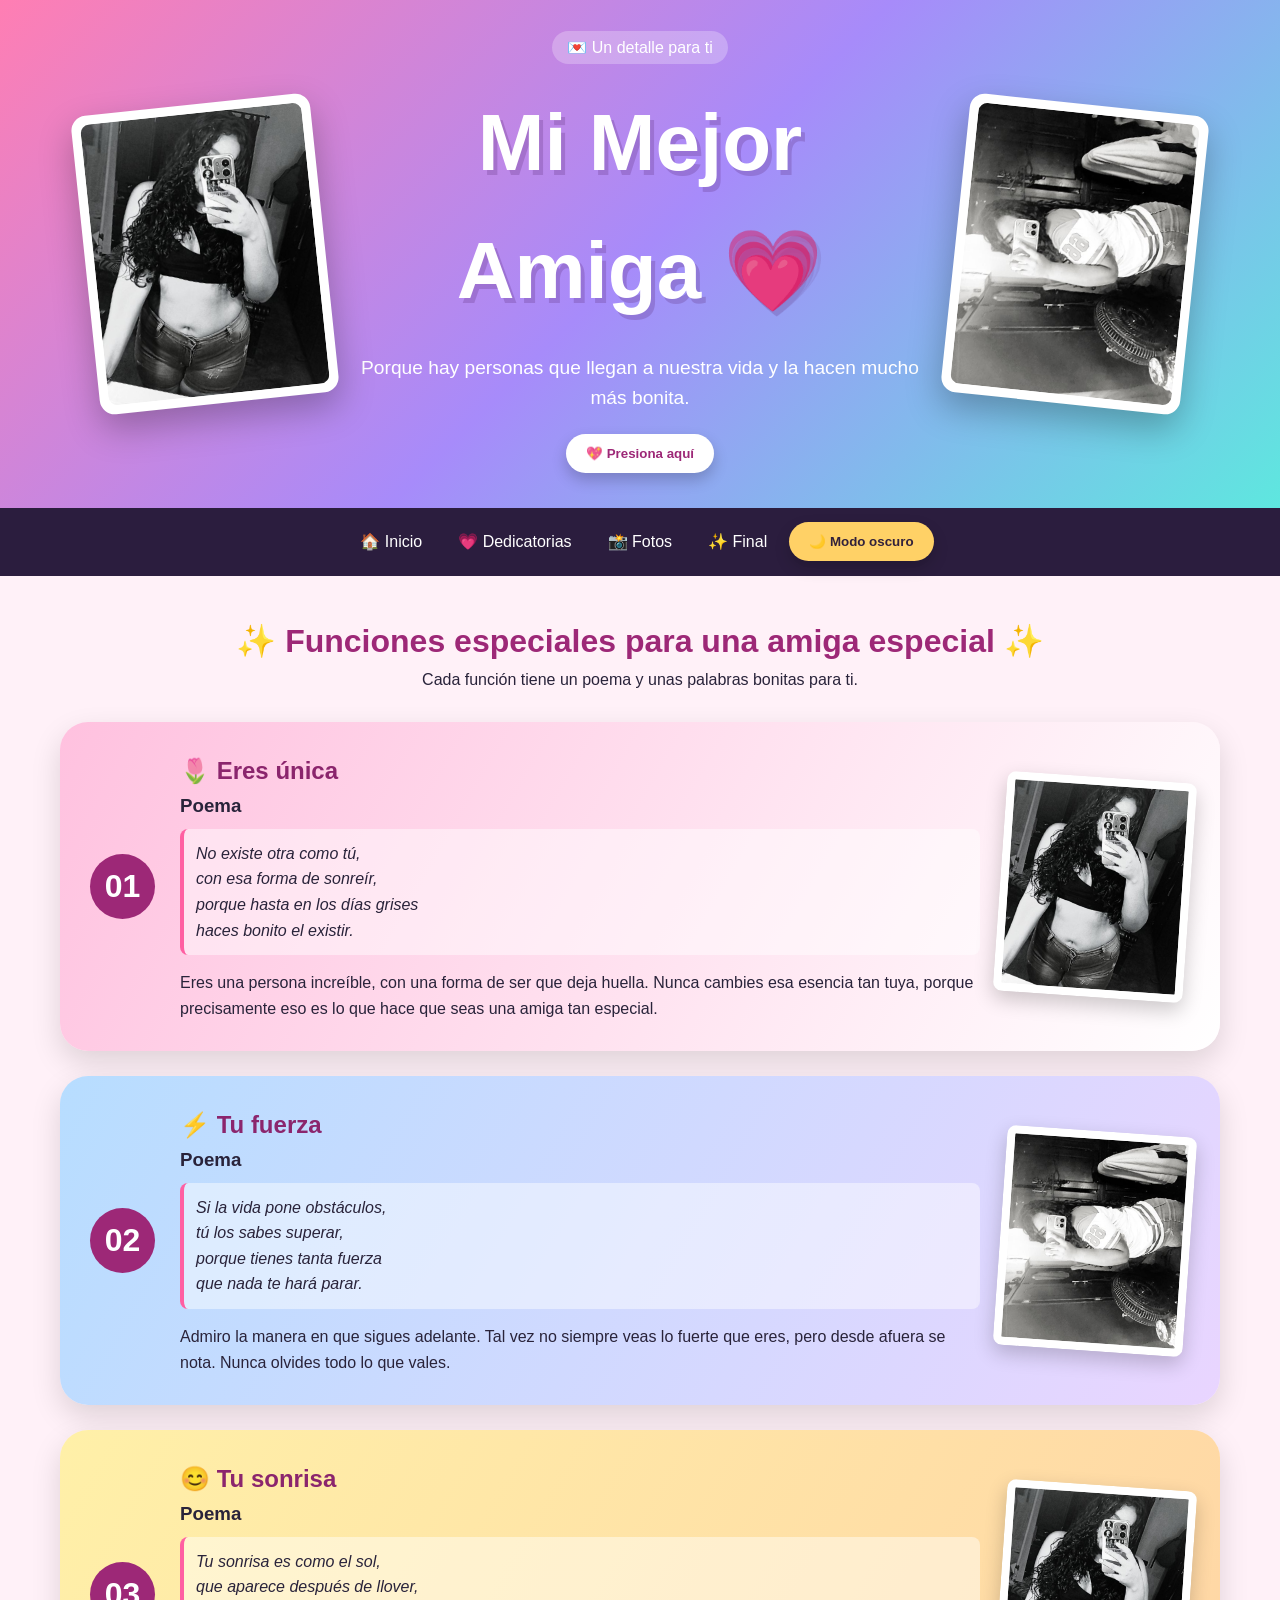
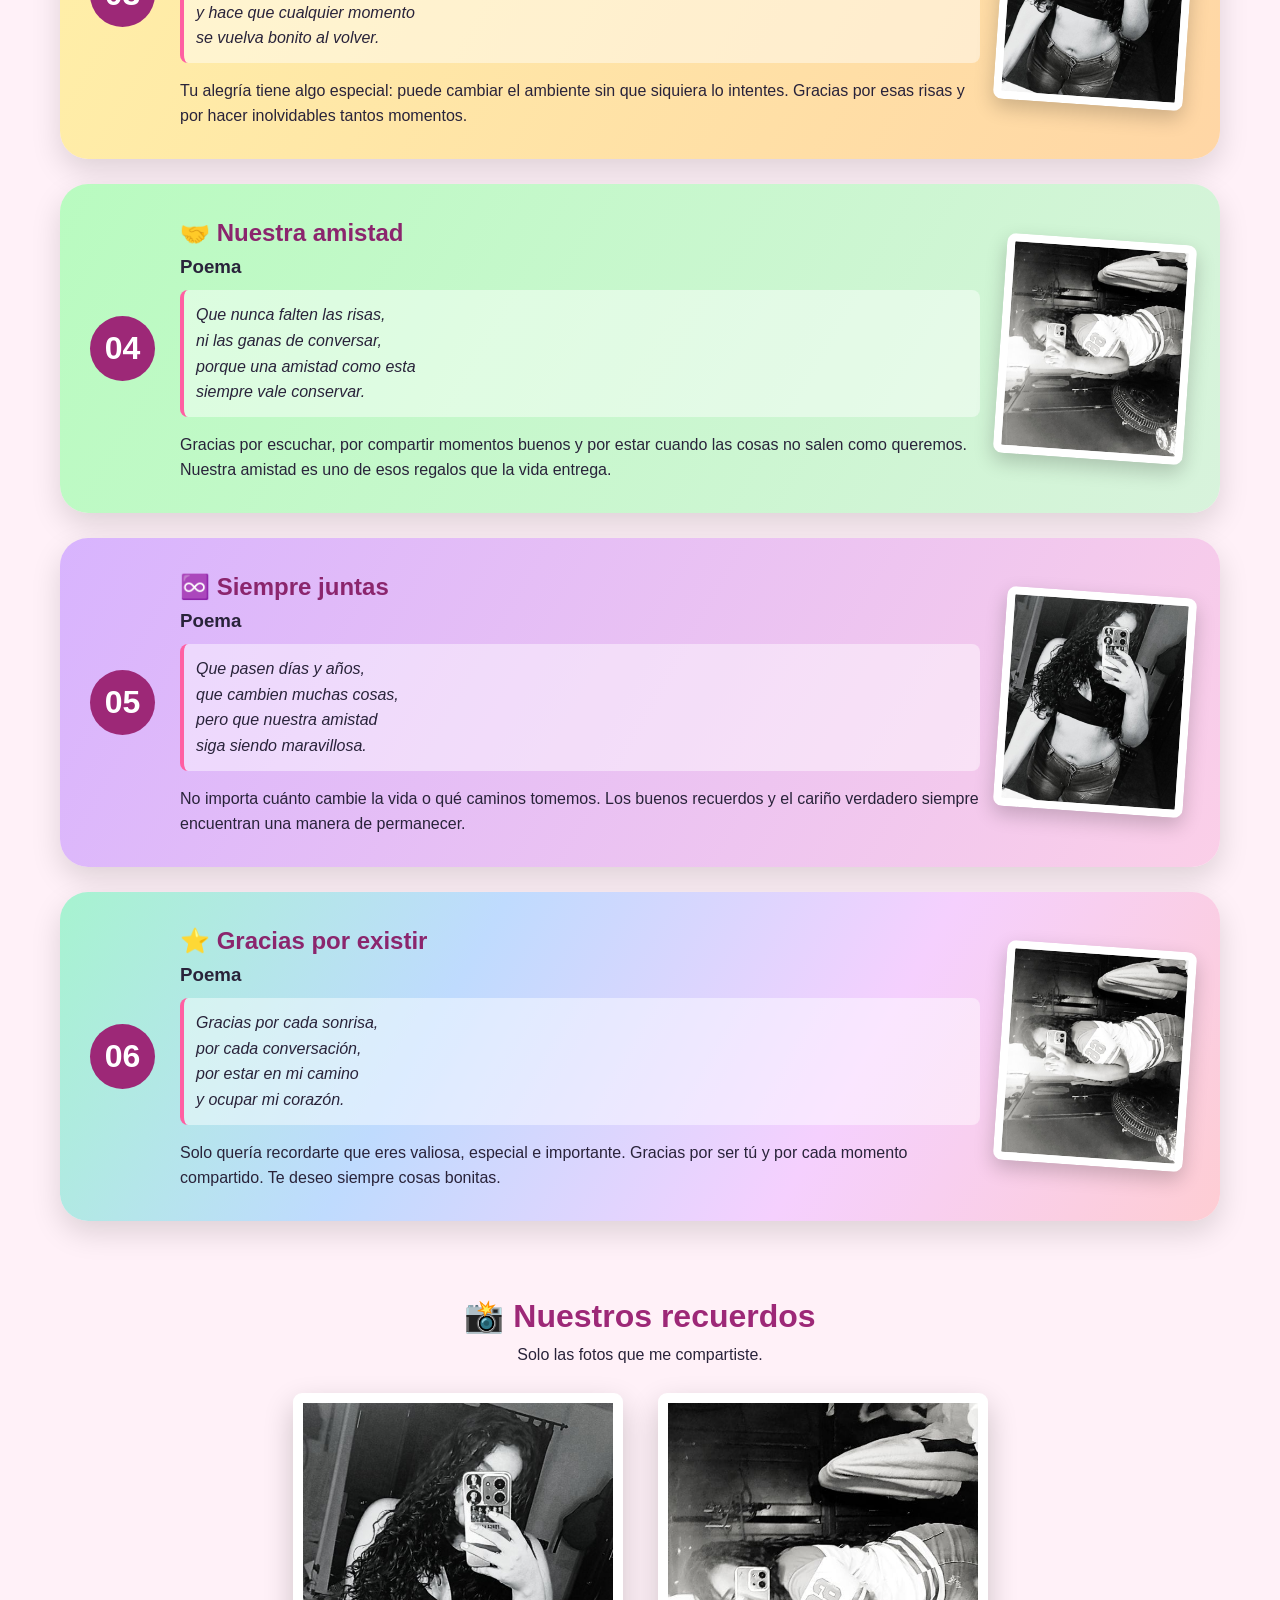
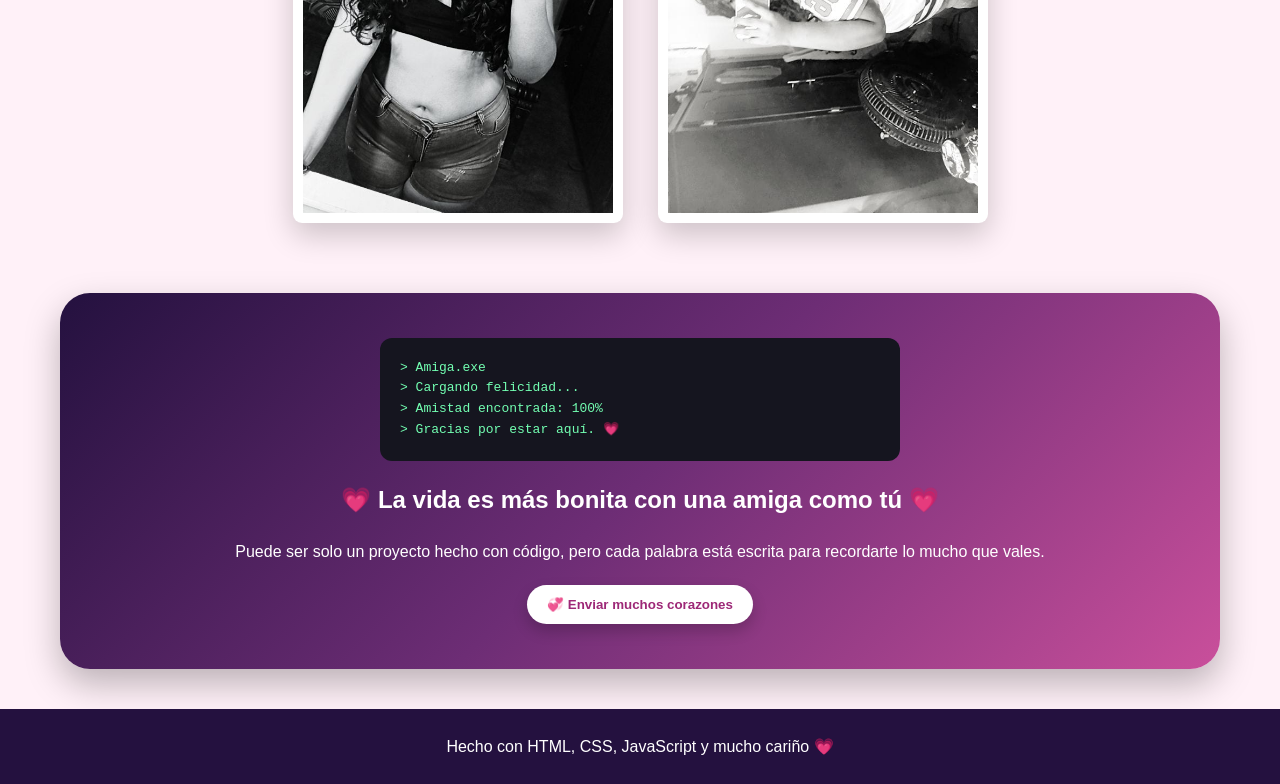
==== Nueva carpeta/index.html @ 0a9420f0 "Add files via upload" ====
<!doctype html>
<html lang="es">
  <head>
    <meta charset="UTF-8" />
    <meta name="viewport" content="width=device-width,initial-scale=1.0" />
    <title>Para mi mejor amiga 💗</title>
    <link rel="stylesheet" href="style.css" />
  </head>
  <body>
    <header id="inicio">
      <div class="hero">
        <div class="foto"><img src="foto1.jpeg" alt="Foto especial" /></div>
        <div class="heroText">
          <span>💌 Un detalle para ti</span>
          <h1>Mi Mejor Amiga 💗</h1>
          <p>
            Porque hay personas que llegan a nuestra vida y la hacen mucho más
            bonita.
          </p>
          <button onclick="mostrarMensaje()">💖 Presiona aquí</button>
        </div>
        <div class="foto segunda">
          <img src="foto2.jpeg" alt="Foto especial" />
        </div>
      </div>
    </header>
    <nav>
      <a href="#inicio">🏠 Inicio</a><a href="#funciones">💗 Dedicatorias</a
      ><a href="#fotos">📸 Fotos</a><a href="#final">✨ Final</a
      ><button id="modoBtn">🌙 Modo oscuro</button>
    </nav>
    <main>
      <section class="intro">
        <h2>✨ Funciones especiales para una amiga especial ✨</h2>
        <p>Cada función tiene un poema y unas palabras bonitas para ti.</p>
      </section>
      <section id="funciones" class="funciones">
        <article class="tarjeta rosa">
          <div class="num">01</div>
          <div>
            <h2>🌷 Eres única</h2>
            <h3>Poema</h3>
            <p class="poema">
              No existe otra como tú,<br />con esa forma de sonreír,<br />porque
              hasta en los días grises<br />haces bonito el existir.
            </p>
            <p>
              Eres una persona increíble, con una forma de ser que deja huella.
              Nunca cambies esa esencia tan tuya, porque precisamente eso es lo
              que hace que seas una amiga tan especial.
            </p>
          </div>
          <img src="foto1.jpeg" alt="Amiga" />
        </article>
        <article class="tarjeta azul">
          <div class="num">02</div>
          <div>
            <h2>⚡ Tu fuerza</h2>
            <h3>Poema</h3>
            <p class="poema">
              Si la vida pone obstáculos,<br />tú los sabes superar,<br />porque
              tienes tanta fuerza<br />que nada te hará parar.
            </p>
            <p>
              Admiro la manera en que sigues adelante. Tal vez no siempre veas
              lo fuerte que eres, pero desde afuera se nota. Nunca olvides todo
              lo que vales.
            </p>
          </div>
          <img src="foto2.jpeg" alt="Amiga" />
        </article>
        <article class="tarjeta amarillo">
          <div class="num">03</div>
          <div>
            <h2>😊 Tu sonrisa</h2>
            <h3>Poema</h3>
            <p class="poema">
              Tu sonrisa es como el sol,<br />que aparece después de llover,<br />y
              hace que cualquier momento<br />se vuelva bonito al volver.
            </p>
            <p>
              Tu alegría tiene algo especial: puede cambiar el ambiente sin que
              siquiera lo intentes. Gracias por esas risas y por hacer
              inolvidables tantos momentos.
            </p>
          </div>
          <img src="foto1.jpeg" alt="Amiga" />
        </article>
        <article class="tarjeta verde">
          <div class="num">04</div>
          <div>
            <h2>🤝 Nuestra amistad</h2>
            <h3>Poema</h3>
            <p class="poema">
              Que nunca falten las risas,<br />ni las ganas de conversar,<br />porque
              una amistad como esta<br />siempre vale conservar.
            </p>
            <p>
              Gracias por escuchar, por compartir momentos buenos y por estar
              cuando las cosas no salen como queremos. Nuestra amistad es uno de
              esos regalos que la vida entrega.
            </p>
          </div>
          <img src="foto2.jpeg" alt="Amiga" />
        </article>
        <article class="tarjeta morado">
          <div class="num">05</div>
          <div>
            <h2>♾️ Siempre juntas</h2>
            <h3>Poema</h3>
            <p class="poema">
              Que pasen días y años,<br />que cambien muchas cosas,<br />pero
              que nuestra amistad<br />siga siendo maravillosa.
            </p>
            <p>
              No importa cuánto cambie la vida o qué caminos tomemos. Los buenos
              recuerdos y el cariño verdadero siempre encuentran una manera de
              permanecer.
            </p>
          </div>
          <img src="foto1.jpeg" alt="Amiga" />
        </article>
        <article class="tarjeta arco">
          <div class="num">06</div>
          <div>
            <h2>⭐ Gracias por existir</h2>
            <h3>Poema</h3>
            <p class="poema">
              Gracias por cada sonrisa,<br />por cada conversación,<br />por
              estar en mi camino<br />y ocupar mi corazón.
            </p>
            <p>
              Solo quería recordarte que eres valiosa, especial e importante.
              Gracias por ser tú y por cada momento compartido. Te deseo siempre
              cosas bonitas.
            </p>
          </div>
          <img src="foto2.jpeg" alt="Amiga" />
        </article>
      </section>
      <section id="fotos" class="galeria">
        <h2>📸 Nuestros recuerdos</h2>
        <p>Solo las fotos que me compartiste.</p>
        <div class="fotos">
          <img src="foto1.jpeg" alt="Recuerdo 1" /><img
            src="foto2.jpeg"
            alt="Recuerdo 2"
          />
        </div>
      </section>
      <section id="final" class="final">
        <div class="terminal">
          &gt; Amiga.exe<br />&gt; Cargando felicidad...<br />&gt; Amistad
          encontrada: 100%<br />&gt; Gracias por estar aquí. 💗
        </div>
        <h2>💗 La vida es más bonita con una amiga como tú 💗</h2>
        <p>
          Puede ser solo un proyecto hecho con código, pero cada palabra está
          escrita para recordarte lo mucho que vales.
        </p>
        <button onclick="lanzarCorazones()">💞 Enviar muchos corazones</button>
      </section>
    </main>
    <footer>Hecho con HTML, CSS, JavaScript y mucho cariño 💗</footer>
    <script src="script.js"></script>
  </body>
</html>
---- Nueva carpeta/style.css ----
* {
  box-sizing: border-box;
  margin: 0;
  padding: 0;
}
html {
  scroll-behavior: smooth;
}
body {
  font-family: Arial, sans-serif;
  background: #fff1f8;
  color: #29233a;
  line-height: 1.6;
  transition: 0.5s;
  overflow-x: hidden;
}
header {
  padding: 35px 5%;
  background: linear-gradient(135deg, #ff7eb3, #a78bfa, #5ee7df);
  overflow: hidden;
}
.hero {
  max-width: 1250px;
  margin: auto;
  min-height: 360px;
  display: flex;
  align-items: center;
  justify-content: center;
  gap: 35px;
}
.foto {
  width: 240px;
  height: 300px;
  padding: 9px;
  background: #fff;
  border-radius: 15px;
  box-shadow: 0 15px 35px #0004;
  transform: rotate(-6deg);
  animation: flotar 4s ease-in-out infinite;
}
.foto.segunda {
  transform: rotate(6deg);
  animation-delay: 1s;
}
.foto img,
.tarjeta > img,
.fotos img {
  width: 100%;
  height: 100%;
  object-fit: cover;
  border-radius: 9px;
}
.heroText {
  text-align: center;
  color: #fff;
  max-width: 560px;
  animation: aparecer 1.2s ease;
}
.heroText span {
  background: #ffffff40;
  padding: 8px 15px;
  border-radius: 30px;
}
.hero h1 {
  font-size: clamp(2.8rem, 7vw, 5rem);
  margin: 18px 0;
  text-shadow: 4px 5px #5b2d7840;
}
.heroText p {
  font-size: 1.2rem;
  margin-bottom: 20px;
}
button {
  border: 0;
  padding: 12px 20px;
  border-radius: 30px;
  background: #fff;
  color: #9d2877;
  font-weight: bold;
  cursor: pointer;
  box-shadow: 0 7px 15px #0003;
  transition: 0.3s;
}
button:hover {
  transform: scale(1.08);
}
nav {
  position: sticky;
  top: 0;
  z-index: 50;
  background: #231437f5;
  display: flex;
  justify-content: center;
  align-items: center;
  flex-wrap: wrap;
  gap: 8px;
  padding: 12px;
}
nav a {
  color: #fff;
  text-decoration: none;
  padding: 9px 14px;
  border-radius: 20px;
  transition: 0.3s;
}
nav a:hover {
  background: #ff5fa2;
  transform: translateY(-3px);
}
#modoBtn {
  background: #ffd166;
  color: #33223b;
}
main {
  max-width: 1200px;
  margin: auto;
  padding: 40px 20px;
}
.intro {
  text-align: center;
  margin-bottom: 30px;
}
.intro h2,
.galeria h2 {
  color: #9d2877;
  font-size: 2rem;
}
.funciones {
  display: grid;
  gap: 25px;
}
.tarjeta {
  min-height: 280px;
  padding: 30px;
  border-radius: 28px;
  display: grid;
  grid-template-columns: 70px 1fr 190px;
  align-items: center;
  gap: 20px;
  box-shadow: 0 12px 30px #0002;
  opacity: 0;
  transform: translateY(60px);
  transition: 0.8s;
  overflow: hidden;
}
.tarjeta.visible {
  opacity: 1;
  transform: translateY(0);
}
.rosa {
  background: linear-gradient(120deg, #ffc1df, #fff);
}
.azul {
  background: linear-gradient(120deg, #b7ddff, #e9d5ff);
}
.amarillo {
  background: linear-gradient(120deg, #fff0a8, #ffd6a5);
}
.verde {
  background: linear-gradient(120deg, #b9fbc0, #d8f3dc);
}
.morado {
  background: linear-gradient(120deg, #d8b4fe, #fbcfe8);
}
.arco {
  background: linear-gradient(120deg, #a7f3d0, #bfdbfe, #f5d0fe, #fecdd3);
}
.num {
  font-size: 2rem;
  font-weight: bold;
  color: #fff;
  background: #9d2877;
  width: 65px;
  height: 65px;
  border-radius: 50%;
  display: grid;
  place-items: center;
}
.tarjeta h2 {
  color: #8b256d;
}
.poema {
  margin: 8px 0 15px;
  padding: 12px;
  border-left: 4px solid #ff5fa2;
  background: #ffffff73;
  border-radius: 8px;
  font-style: italic;
}
.tarjeta > img {
  height: 220px;
  padding: 8px;
  background: #fff;
  box-shadow: 0 8px 20px #0003;
  transform: rotate(4deg);
  transition: 0.5s;
}
.tarjeta > img:hover {
  transform: rotate(0) scale(1.06);
}
.galeria {
  text-align: center;
  padding: 70px 0;
}
.fotos {
  display: flex;
  justify-content: center;
  gap: 35px;
  flex-wrap: wrap;
  margin-top: 25px;
}
.fotos img {
  width: 330px;
  height: 430px;
  padding: 10px;
  background: #fff;
  box-shadow: 0 12px 30px #0003;
  transition: 0.5s;
}
.fotos img:hover {
  transform: scale(1.05) rotate(-2deg);
}
.final {
  text-align: center;
  padding: 45px;
  border-radius: 30px;
  background: linear-gradient(135deg, #24113f, #6d2d75, #c94f9b);
  color: #fff;
  box-shadow: 0 15px 35px #0004;
}
.final h2 {
  margin: 20px 0;
  color: #fff;
}
.final button {
  margin-top: 20px;
}
.terminal {
  max-width: 520px;
  margin: auto;
  padding: 20px;
  background: #15151f;
  color: #73ffb2;
  border-radius: 12px;
  text-align: left;
  font-family: monospace;
}
footer {
  text-align: center;
  background: #24113f;
  color: #fff;
  padding: 25px;
}
.corazon {
  position: fixed;
  z-index: 100;
  pointer-events: none;
  animation: subir 4s linear forwards;
  font-size: 25px;
}
body.oscuro {
  background: #111122;
  color: #eee;
}
body.oscuro .intro h2,
body.oscuro .galeria h2 {
  color: #ff9fd0;
}
@keyframes aparecer {
  from {
    opacity: 0;
    transform: scale(0.8);
  }
  to {
    opacity: 1;
    transform: scale(1);
  }
}
@keyframes flotar {
  0%,
  100% {
    transform: translateY(0) rotate(-6deg);
  }
  50% {
    transform: translateY(-12px) rotate(-3deg);
  }
}
@keyframes subir {
  from {
    transform: translateY(0) scale(1);
    opacity: 1;
  }
  to {
    transform: translateY(-100vh) scale(1.8) rotate(25deg);
    opacity: 0;
  }
}
@media (max-width: 850px) {
  .hero {
    flex-direction: column;
  }
  .segunda {
    display: none;
  }
  .tarjeta {
    grid-template-columns: 1fr;
    text-align: center;
  }
  .num {
    margin: auto;
  }
  .tarjeta > img {
    width: 210px;
    margin: auto;
  }
  .poema {
    text-align: left;
  }
}
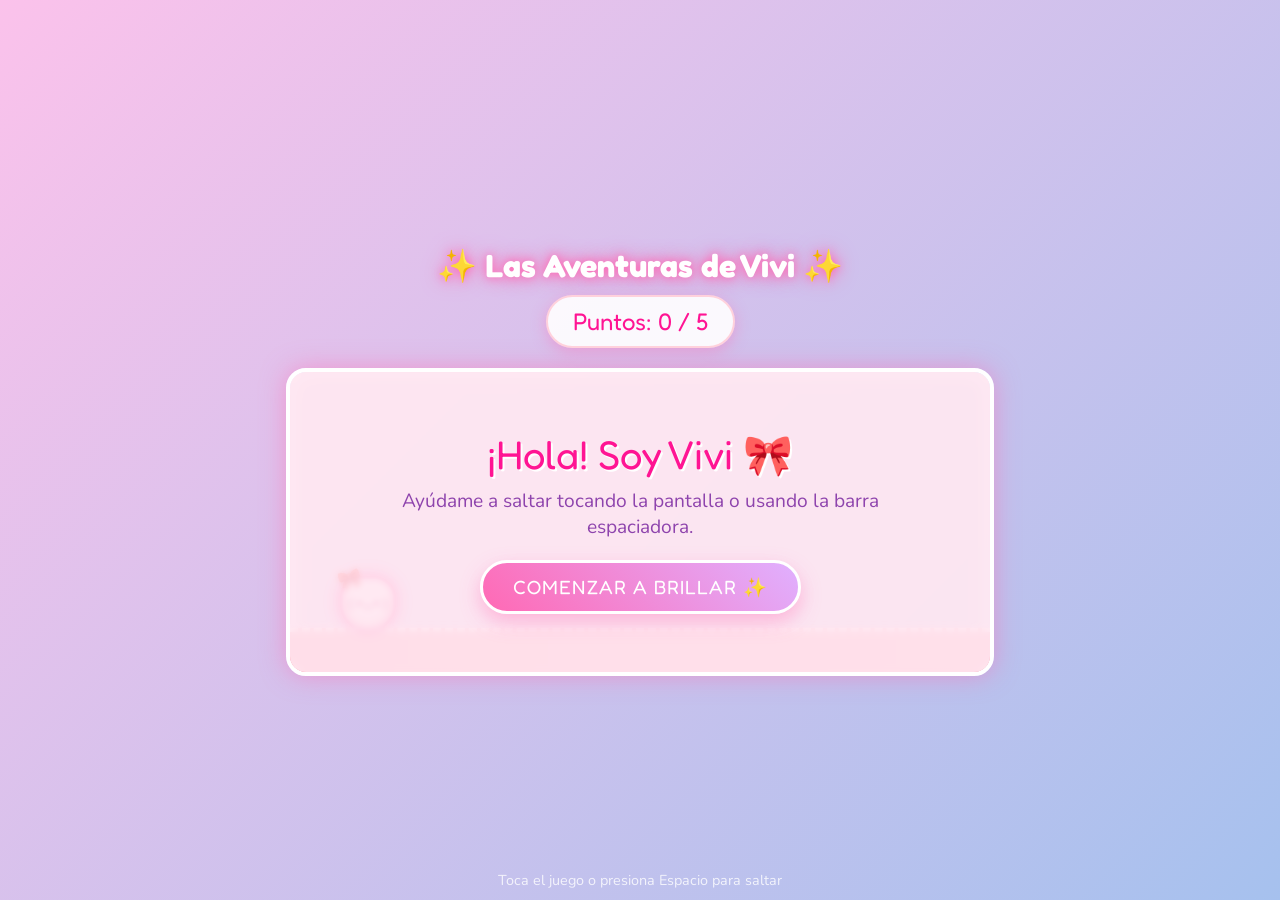
==== commit c025a71b: "Add files via upload" ====
--- a/Nueva carpeta/index.html
+++ b/Nueva carpeta/index.html
@@ -1,167 +1,454 @@
-<!doctype html>
+<!DOCTYPE html>
 <html lang="es">
-  <head>
-    <meta charset="UTF-8" />
-    <meta name="viewport" content="width=device-width,initial-scale=1.0" />
-    <title>Para mi mejor amiga 💗</title>
-    <link rel="stylesheet" href="style.css" />
-  </head>
-  <body>
-    <header id="inicio">
-      <div class="hero">
-        <div class="foto"><img src="foto1.jpeg" alt="Foto especial" /></div>
-        <div class="heroText">
-          <span>💌 Un detalle para ti</span>
-          <h1>Mi Mejor Amiga 💗</h1>
-          <p>
-            Porque hay personas que llegan a nuestra vida y la hacen mucho más
-            bonita.
-          </p>
-          <button onclick="mostrarMensaje()">💖 Presiona aquí</button>
+<head>
+    <meta charset="UTF-8">
+    <meta name="viewport" content="width=device-width, initial-scale=1.0, maximum-scale=1.0, user-scalable=no">
+    <title>Las Aventuras Coquette de Vivi 🎀</title>
+    <link href="https://fonts.googleapis.com/css2?family=Fredoka+One&family=Nunito:wght@700;900&display=swap" rel="stylesheet">
+    <style>
+        :root {
+            --pink-light: #ffd1dc;
+            --pink-hot: #ff69b4;
+            --pink-neon: #ff1493;
+            --purple-pastel: #e0b0ff;
+            --white-glow: rgba(255, 255, 255, 0.8);
+        }
+
+        body {
+            margin: 0;
+            padding: 0;
+            background: linear-gradient(135deg, #fbc2eb 0%, #a6c1ee 100%);
+            font-family: 'Nunito', sans-serif;
+            display: flex;
+            flex-direction: column;
+            align-items: center;
+            justify-content: center;
+            height: 100vh;
+            overflow: hidden;
+            touch-action: manipulation;
+        }
+
+        h1 {
+            font-family: 'Fredoka One', cursive;
+            color: white;
+            text-shadow: 0 0 10px var(--pink-hot), 0 0 20px var(--pink-hot);
+            font-size: 2rem;
+            margin-bottom: 10px;
+            text-align: center;
+            z-index: 2;
+        }
+
+        .score-board {
+            font-family: 'Fredoka One', cursive;
+            font-size: 1.5rem;
+            color: var(--pink-neon);
+            background: rgba(255, 255, 255, 0.9);
+            padding: 10px 25px;
+            border-radius: 30px;
+            box-shadow: 0 4px 15px rgba(255, 105, 180, 0.4);
+            margin-bottom: 20px;
+            z-index: 2;
+            border: 2px solid var(--pink-light);
+        }
+
+        #game-container {
+            width: 100%;
+            max-width: 700px;
+            height: 300px;
+            background: rgba(255, 255, 255, 0.3);
+            backdrop-filter: blur(5px);
+            border: 4px solid white;
+            border-radius: 20px;
+            box-shadow: 0 0 25px rgba(255, 105, 180, 0.5), inset 0 0 20px rgba(255, 255, 255, 0.8);
+            position: relative;
+            overflow: hidden;
+            cursor: pointer;
+        }
+
+        .ground {
+            position: absolute;
+            bottom: 0;
+            width: 100%;
+            height: 40px;
+            background: linear-gradient(to right, #ffb6c1, #ffc0cb);
+            border-top: 4px dashed white;
+        }
+
+        #vivi {
+            width: 50px;
+            height: 50px;
+            background: #fff;
+            border: 3px solid var(--pink-hot);
+            border-radius: 40% 40% 50% 50%; /* Cute blob shape */
+            position: absolute;
+            bottom: 40px; /* Right above ground */
+            left: 50px;
+            box-shadow: 0 0 15px var(--pink-hot), inset 0 -5px 10px var(--pink-light);
+            display: flex;
+            align-items: center;
+            justify-content: center;
+            font-size: 1.5rem;
+            transition: transform 0.1s;
+            z-index: 5;
+        }
+
+        #vivi::before {
+            content: "🎀";
+            position: absolute;
+            top: -12px;
+            left: -5px;
+            font-size: 1.2rem;
+            transform: rotate(-15deg);
+        }
+
+        #vivi::after {
+            content: "(•ᴗ•)";
+            font-family: monospace;
+            font-size: 0.9rem;
+            font-weight: bold;
+            color: #d1498b;
+        }
+
+        .obstacle {
+            width: 30px;
+            height: 45px;
+            background: linear-gradient(to bottom, #9b59b6, #8e44ad);
+            border-radius: 10px 10px 0 0;
+            position: absolute;
+            bottom: 40px; /* On ground */
+            box-shadow: 0 0 10px #8e44ad, inset 0 0 5px rgba(255,255,255,0.5);
+            border: 2px solid white;
+            border-bottom: none;
+            z-index: 4;
+        }
+
+        .obstacle::after {
+            content: '☁️'; /* Obstacles as dark clouds or elements */
+            position: absolute;
+            top: -20px;
+            left: -2px;
+            font-size: 1.2rem;
+        }
+
+        #ui-layer {
+            position: absolute;
+            top: 0;
+            left: 0;
+            width: 100%;
+            height: 100%;
+            background: rgba(255, 230, 240, 0.85);
+            backdrop-filter: blur(3px);
+            display: flex;
+            flex-direction: column;
+            align-items: center;
+            justify-content: center;
+            z-index: 10;
+            text-align: center;
+            padding: 20px;
+            box-sizing: border-box;
+        }
+
+        .hidden {
+            display: none !important;
+        }
+
+        .message-title {
+            font-family: 'Fredoka One', cursive;
+            font-size: 2.5rem;
+            color: var(--pink-neon);
+            margin-bottom: 10px;
+            text-shadow: 2px 2px white;
+            line-height: 1.2;
+        }
+
+        .message-subtitle {
+            font-size: 1.2rem;
+            color: #8e44ad;
+            margin-bottom: 20px;
+            max-width: 80%;
+        }
+
+        /* Aesthetic Button */
+        button {
+            background: linear-gradient(45deg, var(--pink-hot), var(--purple-pastel));
+            color: white;
+            border: 3px solid white;
+            padding: 12px 30px;
+            border-radius: 30px;
+            font-family: 'Fredoka One', cursive;
+            font-size: 1.2rem;
+            cursor: pointer;
+            box-shadow: 0 8px 20px rgba(255, 105, 180, 0.4);
+            transition: all 0.2s ease;
+            text-transform: uppercase;
+            letter-spacing: 1px;
+        }
+
+        button:hover {
+            transform: scale(1.05) translateY(-3px);
+            box-shadow: 0 12px 25px rgba(255, 105, 180, 0.6);
+        }
+
+        button:active {
+            transform: scale(0.95);
+        }
+
+        /* Spooky font for the specific lose text */
+        .lose-text {
+            color: red;
+            text-transform: lowercase; /* Exact match condition */
+            font-family: monospace;
+            font-weight: 900;
+            font-size: 2rem;
+            letter-spacing: 2px;
+            text-shadow: 2px 2px 0px black;
+        }
+
+        /* Instructions */
+        .instructions {
+            position: absolute;
+            bottom: 10px;
+            color: rgba(255, 255, 255, 0.8);
+            font-size: 0.9rem;
+            text-align: center;
+            width: 100%;
+        }
+    </style>
+</head>
+<body>
+
+    <h1>✨ Las Aventuras de Vivi ✨</h1>
+    <div class="score-board">Puntos: <span id="score">0</span> / 5</div>
+
+    <div id="game-container">
+        <div class="ground"></div>
+        <div id="vivi"></div>
+        <div id="obstacles-container"></div>
+        
+        <div id="ui-layer">
+            <div id="message-title" class="message-title">¡Hola! Soy Vivi 🎀</div>
+            <div id="message-subtitle" class="message-subtitle">Ayúdame a saltar tocando la pantalla o usando la barra espaciadora.</div>
+            <button id="action-btn">Comenzar a brillar ✨</button>
         </div>
-        <div class="foto segunda">
-          <img src="foto2.jpeg" alt="Foto especial" />
-        </div>
-      </div>
-    </header>
-    <nav>
-      <a href="#inicio">🏠 Inicio</a><a href="#funciones">💗 Dedicatorias</a
-      ><a href="#fotos">📸 Fotos</a><a href="#final">✨ Final</a
-      ><button id="modoBtn">🌙 Modo oscuro</button>
-    </nav>
-    <main>
-      <section class="intro">
-        <h2>✨ Funciones especiales para una amiga especial ✨</h2>
-        <p>Cada función tiene un poema y unas palabras bonitas para ti.</p>
-      </section>
-      <section id="funciones" class="funciones">
-        <article class="tarjeta rosa">
-          <div class="num">01</div>
-          <div>
-            <h2>🌷 Eres única</h2>
-            <h3>Poema</h3>
-            <p class="poema">
-              No existe otra como tú,<br />con esa forma de sonreír,<br />porque
-              hasta en los días grises<br />haces bonito el existir.
-            </p>
-            <p>
-              Eres una persona increíble, con una forma de ser que deja huella.
-              Nunca cambies esa esencia tan tuya, porque precisamente eso es lo
-              que hace que seas una amiga tan especial.
-            </p>
-          </div>
-          <img src="foto1.jpeg" alt="Amiga" />
-        </article>
-        <article class="tarjeta azul">
-          <div class="num">02</div>
-          <div>
-            <h2>⚡ Tu fuerza</h2>
-            <h3>Poema</h3>
-            <p class="poema">
-              Si la vida pone obstáculos,<br />tú los sabes superar,<br />porque
-              tienes tanta fuerza<br />que nada te hará parar.
-            </p>
-            <p>
-              Admiro la manera en que sigues adelante. Tal vez no siempre veas
-              lo fuerte que eres, pero desde afuera se nota. Nunca olvides todo
-              lo que vales.
-            </p>
-          </div>
-          <img src="foto2.jpeg" alt="Amiga" />
-        </article>
-        <article class="tarjeta amarillo">
-          <div class="num">03</div>
-          <div>
-            <h2>😊 Tu sonrisa</h2>
-            <h3>Poema</h3>
-            <p class="poema">
-              Tu sonrisa es como el sol,<br />que aparece después de llover,<br />y
-              hace que cualquier momento<br />se vuelva bonito al volver.
-            </p>
-            <p>
-              Tu alegría tiene algo especial: puede cambiar el ambiente sin que
-              siquiera lo intentes. Gracias por esas risas y por hacer
-              inolvidables tantos momentos.
-            </p>
-          </div>
-          <img src="foto1.jpeg" alt="Amiga" />
-        </article>
-        <article class="tarjeta verde">
-          <div class="num">04</div>
-          <div>
-            <h2>🤝 Nuestra amistad</h2>
-            <h3>Poema</h3>
-            <p class="poema">
-              Que nunca falten las risas,<br />ni las ganas de conversar,<br />porque
-              una amistad como esta<br />siempre vale conservar.
-            </p>
-            <p>
-              Gracias por escuchar, por compartir momentos buenos y por estar
-              cuando las cosas no salen como queremos. Nuestra amistad es uno de
-              esos regalos que la vida entrega.
-            </p>
-          </div>
-          <img src="foto2.jpeg" alt="Amiga" />
-        </article>
-        <article class="tarjeta morado">
-          <div class="num">05</div>
-          <div>
-            <h2>♾️ Siempre juntas</h2>
-            <h3>Poema</h3>
-            <p class="poema">
-              Que pasen días y años,<br />que cambien muchas cosas,<br />pero
-              que nuestra amistad<br />siga siendo maravillosa.
-            </p>
-            <p>
-              No importa cuánto cambie la vida o qué caminos tomemos. Los buenos
-              recuerdos y el cariño verdadero siempre encuentran una manera de
-              permanecer.
-            </p>
-          </div>
-          <img src="foto1.jpeg" alt="Amiga" />
-        </article>
-        <article class="tarjeta arco">
-          <div class="num">06</div>
-          <div>
-            <h2>⭐ Gracias por existir</h2>
-            <h3>Poema</h3>
-            <p class="poema">
-              Gracias por cada sonrisa,<br />por cada conversación,<br />por
-              estar en mi camino<br />y ocupar mi corazón.
-            </p>
-            <p>
-              Solo quería recordarte que eres valiosa, especial e importante.
-              Gracias por ser tú y por cada momento compartido. Te deseo siempre
-              cosas bonitas.
-            </p>
-          </div>
-          <img src="foto2.jpeg" alt="Amiga" />
-        </article>
-      </section>
-      <section id="fotos" class="galeria">
-        <h2>📸 Nuestros recuerdos</h2>
-        <p>Solo las fotos que me compartiste.</p>
-        <div class="fotos">
-          <img src="foto1.jpeg" alt="Recuerdo 1" /><img
-            src="foto2.jpeg"
-            alt="Recuerdo 2"
-          />
-        </div>
-      </section>
-      <section id="final" class="final">
-        <div class="terminal">
-          &gt; Amiga.exe<br />&gt; Cargando felicidad...<br />&gt; Amistad
-          encontrada: 100%<br />&gt; Gracias por estar aquí. 💗
-        </div>
-        <h2>💗 La vida es más bonita con una amiga como tú 💗</h2>
-        <p>
-          Puede ser solo un proyecto hecho con código, pero cada palabra está
-          escrita para recordarte lo mucho que vales.
-        </p>
-        <button onclick="lanzarCorazones()">💞 Enviar muchos corazones</button>
-      </section>
-    </main>
-    <footer>Hecho con HTML, CSS, JavaScript y mucho cariño 💗</footer>
-    <script src="script.js"></script>
-  </body>
-</html>
+    </div>
+    
+    <div class="instructions">Toca el juego o presiona Espacio para saltar</div>
+
+    <script>
+        const gameContainer = document.getElementById('game-container');
+        const viviElement = document.getElementById('vivi');
+        const obstaclesContainer = document.getElementById('obstacles-container');
+        const scoreElement = document.getElementById('score');
+        const uiLayer = document.getElementById('ui-layer');
+        const messageTitle = document.getElementById('message-title');
+        const messageSubtitle = document.getElementById('message-subtitle');
+        const actionBtn = document.getElementById('action-btn');
+
+        // Physics & Game Constants
+        let isPlaying = false;
+        let score = 0;
+        const TARGET_SCORE = 5;
+        
+        // Vivi physics
+        const GROUND_LEVEL = 40; // matches css bottom
+        let viviY = GROUND_LEVEL;
+        let velocityY = 0;
+        const GRAVITY = 0.8;
+        const JUMP_STRENGTH = -13;
+        let isJumping = false;
+        
+        // Obstacles config
+        let obstacles = [];
+        let gameLoopId;
+        let frameCount = 0;
+        let nextSpawnRate = 90; // Frames until next obstacle
+
+        // Win Messages Array
+        const winMessages = [
+            "¡Soportaste y devoraste! 💅",
+            "¡Nivel Diosa inalcanzable! ✨",
+            "¡La más pro del barrio! 👑",
+            "¡Ni la NASA tiene esa precisión! 🚀",
+            "¡Sirviendo look y victoria! 💖",
+            "¡Ate and left no crumbs! 🎀"
+        ];
+        let winIndex = 0;
+
+        function jump() {
+            if (!isPlaying) return;
+            if (!isJumping) {
+                isJumping = true;
+                velocityY = JUMP_STRENGTH;
+                viviElement.style.transform = 'scaleY(1.1) scaleX(0.9)'; // Stretch effect
+                setTimeout(() => {
+                    viviElement.style.transform = 'none';
+                }, 150);
+            }
+        }
+
+        // Event Listeners for Jump
+        document.addEventListener('keydown', (e) => {
+            if (e.code === 'Space' || e.code === 'ArrowUp') {
+                e.preventDefault(); // Prevent scrolling
+                jump();
+            }
+        });
+
+        gameContainer.addEventListener('mousedown', (e) => {
+            if (e.target.tagName !== 'BUTTON') jump();
+        });
+        
+        gameContainer.addEventListener('touchstart', (e) => {
+            if (e.target.tagName !== 'BUTTON') {
+                e.preventDefault();
+                jump();
+            }
+        }, { passive: false });
+
+        function spawnObstacle() {
+            const obsEl = document.createElement('div');
+            obsEl.classList.add('obstacle');
+            
+            // Start obstacle at the right edge of the container
+            const containerWidth = gameContainer.offsetWidth;
+            const obsX = containerWidth;
+            
+            obsEl.style.left = obsX + 'px';
+            obstaclesContainer.appendChild(obsEl);
+            
+            obstacles.push({
+                element: obsEl,
+                x: obsX,
+                passed: false,
+                width: 30,
+                height: 45
+            });
+        }
+
+        function resetGame() {
+            obstacles.forEach(obs => obs.element.remove());
+            obstacles = [];
+            score = 0;
+            scoreElement.innerText = score;
+            viviY = GROUND_LEVEL;
+            velocityY = 0;
+            isJumping = false;
+            viviElement.style.bottom = viviY + 'px';
+            frameCount = 0;
+            nextSpawnRate = 90;
+            
+            uiLayer.classList.add('hidden');
+            isPlaying = true;
+            gameLoop();
+        }
+
+        function gameOver(won) {
+            isPlaying = false;
+            cancelAnimationFrame(gameLoopId);
+            uiLayer.classList.remove('hidden');
+
+            if (won) {
+                // WIN LOGIC
+                messageTitle.className = 'message-title'; // reset to normal aesthetic class
+                messageTitle.innerHTML = winMessages[winIndex];
+                messageSubtitle.innerText = "¡Llegaste a los 5 puntos como una reina!";
+                actionBtn.innerText = "Jugar de nuevo 💖";
+                
+                // Cycle array
+                winIndex = (winIndex + 1) % winMessages.length;
+            } else {
+                // LOSE LOGIC (Exact required text)
+                messageTitle.className = 'lose-text'; // spooky/red class
+                messageTitle.innerText = "te voy a hackear el wasa";
+                messageSubtitle.innerText = "¡Ay no! Vivi chocó con las malas vibras.";
+                actionBtn.innerText = "Intentar otra vez 🥺";
+            }
+        }
+
+        actionBtn.addEventListener('click', () => {
+            resetGame();
+        });
+
+        function gameLoop() {
+            if (!isPlaying) return;
+
+            frameCount++;
+
+            // 1. Update Vivi Physics
+            if (isJumping) {
+                velocityY += GRAVITY;
+                viviY -= velocityY; // Subtract because higher bottom value goes UP visually
+
+                if (viviY <= GROUND_LEVEL) {
+                    viviY = GROUND_LEVEL;
+                    velocityY = 0;
+                    isJumping = false;
+                }
+                viviElement.style.bottom = viviY + 'px';
+            }
+
+            // 2. Spawn obstacles randomly
+            if (frameCount >= nextSpawnRate) {
+                spawnObstacle();
+                frameCount = 0;
+                // Randomize next spawn (between 70 and 130 frames for variability)
+                nextSpawnRate = Math.floor(Math.random() * 60) + 70;
+            }
+
+            // Constants for Vivi's hitbox
+            const viviLeft = 50; 
+            const viviRight = 50 + 50; // left + width
+            const viviBottom = viviY;
+            const viviTop = viviY + 50; // bottom + height
+
+            // 3. Move and process obstacles
+            for (let i = obstacles.length - 1; i >= 0; i--) {
+                let obs = obstacles[i];
+                
+                // Speed of obstacles (can increase to make it harder, but keep it casual)
+                obs.x -= 5.5; 
+                obs.element.style.left = obs.x + 'px';
+
+                // Hitbox for obstacle
+                let obsLeft = obs.x;
+                let obsRight = obs.x + obs.width;
+                let obsBottom = GROUND_LEVEL;
+                let obsTop = GROUND_LEVEL + obs.height;
+
+                // Check Collision (AABB)
+                if (
+                    viviRight > obsLeft + 10 &&  // +10 adds a bit of forgiveness margin to the hitboxes
+                    viviLeft < obsRight - 10 &&
+                    viviBottom < obsTop &&
+                    viviTop > obsBottom
+                ) {
+                    // LOST GAME
+                    gameOver(false);
+                    return; 
+                }
+
+                // Check Score Passing
+                if (!obs.passed && obs.x < viviLeft) {
+                    obs.passed = true;
+                    score++;
+                    scoreElement.innerText = score;
+                    
+                    // WIN GAME CHECK
+                    if (score >= TARGET_SCORE) {
+                        gameOver(true);
+                        return;
+                    }
+                }
+
+                // Remove off-screen obstacles to save memory
+                if (obs.x < -50) {
+                    obs.element.remove();
+                    obstacles.splice(i, 1);
+                }
+            }
+
+            gameLoopId = requestAnimationFrame(gameLoop);
+        }
+    </script>
+</body>
+</html>
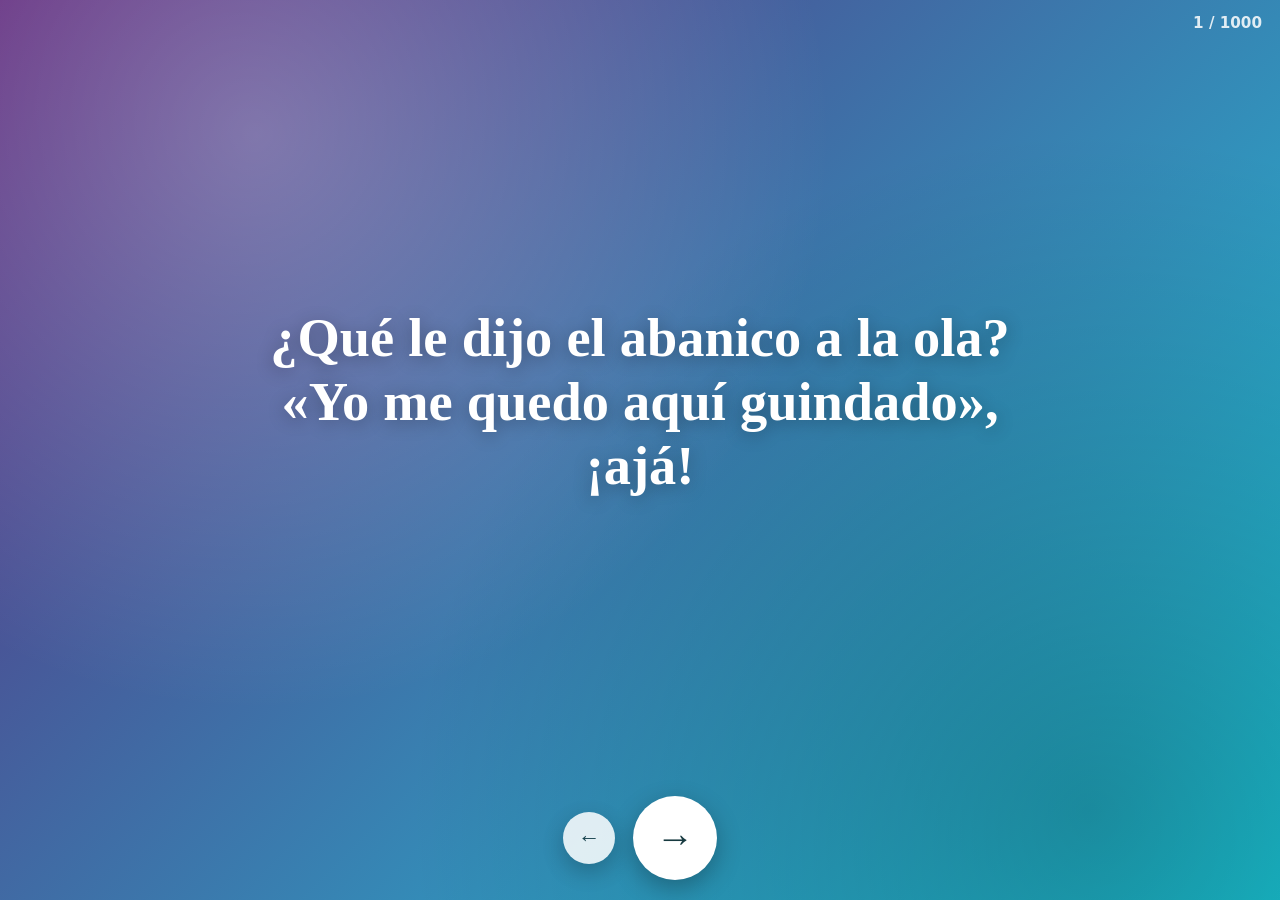
==== commit 831c084d: "Add files via upload" ====
--- a/Nueva carpeta/index.html
+++ b/Nueva carpeta/index.html
@@ -1,454 +1,101 @@
-<!DOCTYPE html>
-<html lang="es">
-<head>
-    <meta charset="UTF-8">
-    <meta name="viewport" content="width=device-width, initial-scale=1.0, maximum-scale=1.0, user-scalable=no">
-    <title>Las Aventuras Coquette de Vivi 🎀</title>
-    <link href="https://fonts.googleapis.com/css2?family=Fredoka+One&family=Nunito:wght@700;900&display=swap" rel="stylesheet">
-    <style>
-        :root {
-            --pink-light: #ffd1dc;
-            --pink-hot: #ff69b4;
-            --pink-neon: #ff1493;
-            --purple-pastel: #e0b0ff;
-            --white-glow: rgba(255, 255, 255, 0.8);
-        }
-
-        body {
-            margin: 0;
-            padding: 0;
-            background: linear-gradient(135deg, #fbc2eb 0%, #a6c1ee 100%);
-            font-family: 'Nunito', sans-serif;
-            display: flex;
-            flex-direction: column;
-            align-items: center;
-            justify-content: center;
-            height: 100vh;
-            overflow: hidden;
-            touch-action: manipulation;
-        }
-
-        h1 {
-            font-family: 'Fredoka One', cursive;
-            color: white;
-            text-shadow: 0 0 10px var(--pink-hot), 0 0 20px var(--pink-hot);
-            font-size: 2rem;
-            margin-bottom: 10px;
-            text-align: center;
-            z-index: 2;
-        }
-
-        .score-board {
-            font-family: 'Fredoka One', cursive;
-            font-size: 1.5rem;
-            color: var(--pink-neon);
-            background: rgba(255, 255, 255, 0.9);
-            padding: 10px 25px;
-            border-radius: 30px;
-            box-shadow: 0 4px 15px rgba(255, 105, 180, 0.4);
-            margin-bottom: 20px;
-            z-index: 2;
-            border: 2px solid var(--pink-light);
-        }
-
-        #game-container {
-            width: 100%;
-            max-width: 700px;
-            height: 300px;
-            background: rgba(255, 255, 255, 0.3);
-            backdrop-filter: blur(5px);
-            border: 4px solid white;
-            border-radius: 20px;
-            box-shadow: 0 0 25px rgba(255, 105, 180, 0.5), inset 0 0 20px rgba(255, 255, 255, 0.8);
-            position: relative;
-            overflow: hidden;
-            cursor: pointer;
-        }
-
-        .ground {
-            position: absolute;
-            bottom: 0;
-            width: 100%;
-            height: 40px;
-            background: linear-gradient(to right, #ffb6c1, #ffc0cb);
-            border-top: 4px dashed white;
-        }
-
-        #vivi {
-            width: 50px;
-            height: 50px;
-            background: #fff;
-            border: 3px solid var(--pink-hot);
-            border-radius: 40% 40% 50% 50%; /* Cute blob shape */
-            position: absolute;
-            bottom: 40px; /* Right above ground */
-            left: 50px;
-            box-shadow: 0 0 15px var(--pink-hot), inset 0 -5px 10px var(--pink-light);
-            display: flex;
-            align-items: center;
-            justify-content: center;
-            font-size: 1.5rem;
-            transition: transform 0.1s;
-            z-index: 5;
-        }
-
-        #vivi::before {
-            content: "🎀";
-            position: absolute;
-            top: -12px;
-            left: -5px;
-            font-size: 1.2rem;
-            transform: rotate(-15deg);
-        }
-
-        #vivi::after {
-            content: "(•ᴗ•)";
-            font-family: monospace;
-            font-size: 0.9rem;
-            font-weight: bold;
-            color: #d1498b;
-        }
-
-        .obstacle {
-            width: 30px;
-            height: 45px;
-            background: linear-gradient(to bottom, #9b59b6, #8e44ad);
-            border-radius: 10px 10px 0 0;
-            position: absolute;
-            bottom: 40px; /* On ground */
-            box-shadow: 0 0 10px #8e44ad, inset 0 0 5px rgba(255,255,255,0.5);
-            border: 2px solid white;
-            border-bottom: none;
-            z-index: 4;
-        }
-
-        .obstacle::after {
-            content: '☁️'; /* Obstacles as dark clouds or elements */
-            position: absolute;
-            top: -20px;
-            left: -2px;
-            font-size: 1.2rem;
-        }
-
-        #ui-layer {
-            position: absolute;
-            top: 0;
-            left: 0;
-            width: 100%;
-            height: 100%;
-            background: rgba(255, 230, 240, 0.85);
-            backdrop-filter: blur(3px);
-            display: flex;
-            flex-direction: column;
-            align-items: center;
-            justify-content: center;
-            z-index: 10;
-            text-align: center;
-            padding: 20px;
-            box-sizing: border-box;
-        }
-
-        .hidden {
-            display: none !important;
-        }
-
-        .message-title {
-            font-family: 'Fredoka One', cursive;
-            font-size: 2.5rem;
-            color: var(--pink-neon);
-            margin-bottom: 10px;
-            text-shadow: 2px 2px white;
-            line-height: 1.2;
-        }
-
-        .message-subtitle {
-            font-size: 1.2rem;
-            color: #8e44ad;
-            margin-bottom: 20px;
-            max-width: 80%;
-        }
-
-        /* Aesthetic Button */
-        button {
-            background: linear-gradient(45deg, var(--pink-hot), var(--purple-pastel));
-            color: white;
-            border: 3px solid white;
-            padding: 12px 30px;
-            border-radius: 30px;
-            font-family: 'Fredoka One', cursive;
-            font-size: 1.2rem;
-            cursor: pointer;
-            box-shadow: 0 8px 20px rgba(255, 105, 180, 0.4);
-            transition: all 0.2s ease;
-            text-transform: uppercase;
-            letter-spacing: 1px;
-        }
-
-        button:hover {
-            transform: scale(1.05) translateY(-3px);
-            box-shadow: 0 12px 25px rgba(255, 105, 180, 0.6);
-        }
-
-        button:active {
-            transform: scale(0.95);
-        }
-
-        /* Spooky font for the specific lose text */
-        .lose-text {
-            color: red;
-            text-transform: lowercase; /* Exact match condition */
-            font-family: monospace;
-            font-weight: 900;
-            font-size: 2rem;
-            letter-spacing: 2px;
-            text-shadow: 2px 2px 0px black;
-        }
-
-        /* Instructions */
-        .instructions {
-            position: absolute;
-            bottom: 10px;
-            color: rgba(255, 255, 255, 0.8);
-            font-size: 0.9rem;
-            text-align: center;
-            width: 100%;
-        }
-    </style>
-</head>
-<body>
-
-    <h1>✨ Las Aventuras de Vivi ✨</h1>
-    <div class="score-board">Puntos: <span id="score">0</span> / 5</div>
-
-    <div id="game-container">
-        <div class="ground"></div>
-        <div id="vivi"></div>
-        <div id="obstacles-container"></div>
-        
-        <div id="ui-layer">
-            <div id="message-title" class="message-title">¡Hola! Soy Vivi 🎀</div>
-            <div id="message-subtitle" class="message-subtitle">Ayúdame a saltar tocando la pantalla o usando la barra espaciadora.</div>
-            <button id="action-btn">Comenzar a brillar ✨</button>
-        </div>
-    </div>
-    
-    <div class="instructions">Toca el juego o presiona Espacio para saltar</div>
-
-    <script>
-        const gameContainer = document.getElementById('game-container');
-        const viviElement = document.getElementById('vivi');
-        const obstaclesContainer = document.getElementById('obstacles-container');
-        const scoreElement = document.getElementById('score');
-        const uiLayer = document.getElementById('ui-layer');
-        const messageTitle = document.getElementById('message-title');
-        const messageSubtitle = document.getElementById('message-subtitle');
-        const actionBtn = document.getElementById('action-btn');
-
-        // Physics & Game Constants
-        let isPlaying = false;
-        let score = 0;
-        const TARGET_SCORE = 5;
-        
-        // Vivi physics
-        const GROUND_LEVEL = 40; // matches css bottom
-        let viviY = GROUND_LEVEL;
-        let velocityY = 0;
-        const GRAVITY = 0.8;
-        const JUMP_STRENGTH = -13;
-        let isJumping = false;
-        
-        // Obstacles config
-        let obstacles = [];
-        let gameLoopId;
-        let frameCount = 0;
-        let nextSpawnRate = 90; // Frames until next obstacle
-
-        // Win Messages Array
-        const winMessages = [
-            "¡Soportaste y devoraste! 💅",
-            "¡Nivel Diosa inalcanzable! ✨",
-            "¡La más pro del barrio! 👑",
-            "¡Ni la NASA tiene esa precisión! 🚀",
-            "¡Sirviendo look y victoria! 💖",
-            "¡Ate and left no crumbs! 🎀"
-        ];
-        let winIndex = 0;
-
-        function jump() {
-            if (!isPlaying) return;
-            if (!isJumping) {
-                isJumping = true;
-                velocityY = JUMP_STRENGTH;
-                viviElement.style.transform = 'scaleY(1.1) scaleX(0.9)'; // Stretch effect
-                setTimeout(() => {
-                    viviElement.style.transform = 'none';
-                }, 150);
-            }
-        }
-
-        // Event Listeners for Jump
-        document.addEventListener('keydown', (e) => {
-            if (e.code === 'Space' || e.code === 'ArrowUp') {
-                e.preventDefault(); // Prevent scrolling
-                jump();
-            }
-        });
-
-        gameContainer.addEventListener('mousedown', (e) => {
-            if (e.target.tagName !== 'BUTTON') jump();
-        });
-        
-        gameContainer.addEventListener('touchstart', (e) => {
-            if (e.target.tagName !== 'BUTTON') {
-                e.preventDefault();
-                jump();
-            }
-        }, { passive: false });
-
-        function spawnObstacle() {
-            const obsEl = document.createElement('div');
-            obsEl.classList.add('obstacle');
-            
-            // Start obstacle at the right edge of the container
-            const containerWidth = gameContainer.offsetWidth;
-            const obsX = containerWidth;
-            
-            obsEl.style.left = obsX + 'px';
-            obstaclesContainer.appendChild(obsEl);
-            
-            obstacles.push({
-                element: obsEl,
-                x: obsX,
-                passed: false,
-                width: 30,
-                height: 45
-            });
-        }
-
-        function resetGame() {
-            obstacles.forEach(obs => obs.element.remove());
-            obstacles = [];
-            score = 0;
-            scoreElement.innerText = score;
-            viviY = GROUND_LEVEL;
-            velocityY = 0;
-            isJumping = false;
-            viviElement.style.bottom = viviY + 'px';
-            frameCount = 0;
-            nextSpawnRate = 90;
-            
-            uiLayer.classList.add('hidden');
-            isPlaying = true;
-            gameLoop();
-        }
-
-        function gameOver(won) {
-            isPlaying = false;
-            cancelAnimationFrame(gameLoopId);
-            uiLayer.classList.remove('hidden');
-
-            if (won) {
-                // WIN LOGIC
-                messageTitle.className = 'message-title'; // reset to normal aesthetic class
-                messageTitle.innerHTML = winMessages[winIndex];
-                messageSubtitle.innerText = "¡Llegaste a los 5 puntos como una reina!";
-                actionBtn.innerText = "Jugar de nuevo 💖";
-                
-                // Cycle array
-                winIndex = (winIndex + 1) % winMessages.length;
-            } else {
-                // LOSE LOGIC (Exact required text)
-                messageTitle.className = 'lose-text'; // spooky/red class
-                messageTitle.innerText = "te voy a hackear el wasa";
-                messageSubtitle.innerText = "¡Ay no! Vivi chocó con las malas vibras.";
-                actionBtn.innerText = "Intentar otra vez 🥺";
-            }
-        }
-
-        actionBtn.addEventListener('click', () => {
-            resetGame();
-        });
-
-        function gameLoop() {
-            if (!isPlaying) return;
-
-            frameCount++;
-
-            // 1. Update Vivi Physics
-            if (isJumping) {
-                velocityY += GRAVITY;
-                viviY -= velocityY; // Subtract because higher bottom value goes UP visually
-
-                if (viviY <= GROUND_LEVEL) {
-                    viviY = GROUND_LEVEL;
-                    velocityY = 0;
-                    isJumping = false;
-                }
-                viviElement.style.bottom = viviY + 'px';
-            }
-
-            // 2. Spawn obstacles randomly
-            if (frameCount >= nextSpawnRate) {
-                spawnObstacle();
-                frameCount = 0;
-                // Randomize next spawn (between 70 and 130 frames for variability)
-                nextSpawnRate = Math.floor(Math.random() * 60) + 70;
-            }
-
-            // Constants for Vivi's hitbox
-            const viviLeft = 50; 
-            const viviRight = 50 + 50; // left + width
-            const viviBottom = viviY;
-            const viviTop = viviY + 50; // bottom + height
-
-            // 3. Move and process obstacles
-            for (let i = obstacles.length - 1; i >= 0; i--) {
-                let obs = obstacles[i];
-                
-                // Speed of obstacles (can increase to make it harder, but keep it casual)
-                obs.x -= 5.5; 
-                obs.element.style.left = obs.x + 'px';
-
-                // Hitbox for obstacle
-                let obsLeft = obs.x;
-                let obsRight = obs.x + obs.width;
-                let obsBottom = GROUND_LEVEL;
-                let obsTop = GROUND_LEVEL + obs.height;
-
-                // Check Collision (AABB)
-                if (
-                    viviRight > obsLeft + 10 &&  // +10 adds a bit of forgiveness margin to the hitboxes
-                    viviLeft < obsRight - 10 &&
-                    viviBottom < obsTop &&
-                    viviTop > obsBottom
-                ) {
-                    // LOST GAME
-                    gameOver(false);
-                    return; 
-                }
-
-                // Check Score Passing
-                if (!obs.passed && obs.x < viviLeft) {
-                    obs.passed = true;
-                    score++;
-                    scoreElement.innerText = score;
-                    
-                    // WIN GAME CHECK
-                    if (score >= TARGET_SCORE) {
-                        gameOver(true);
-                        return;
-                    }
-                }
-
-                // Remove off-screen obstacles to save memory
-                if (obs.x < -50) {
-                    obs.element.remove();
-                    obstacles.splice(i, 1);
-                }
-            }
-
-            gameLoopId = requestAnimationFrame(gameLoop);
-        }
-    </script>
-</body>
-</html>+<!doctype html>
+<html lang="es">
+<head>
+<meta charset="utf-8">
+<meta name="viewport" content="width=device-width, initial-scale=1, viewport-fit=cover">
+<title>Chistes malos costeños 🥥</title>
+<style>
+:root{--ink:#fff;--btn:#fff;--btnink:#173a40;box-sizing:border-box;padding-top:env(safe-area-inset-top,0px);padding-bottom:env(safe-area-inset-bottom,0px)}
+html,body{height:100%;margin:0;background:#0e7c86;overflow:hidden}
+*{box-sizing:border-box}
+body{font-family:Georgia,"Times New Roman",serif;color:var(--ink)}
+.bg{position:fixed;inset:0;opacity:0;transition:opacity 1s ease}
+.bg.on{opacity:1}
+.bg::after{content:"";position:absolute;inset:0;background:radial-gradient(circle at 20% 15%,rgba(255,255,255,.28),transparent 45%),radial-gradient(circle at 85% 90%,rgba(0,0,0,.25),transparent 50%)}
+#stage{position:fixed;inset:0;display:flex;align-items:center;justify-content:center;padding:24px 24px 120px;perspective:900px}
+.card{position:absolute;max-width:760px;width:calc(100% - 48px);text-align:center;font-size:clamp(1.7rem,6.2vw,3.4rem);line-height:1.18;font-weight:700;text-shadow:0 3px 18px rgba(0,0,0,.3)}
+.w{display:inline-block;opacity:0;margin:0 .13em;animation-duration:.8s;animation-fill-mode:both;animation-timing-function:cubic-bezier(.2,.9,.2,1);animation-delay:calc(var(--i)*60ms)}
+.fx-rise .w{animation-name:rise}.fx-zoom .w{animation-name:zoom}.fx-flip .w{animation-name:flip}.fx-drop .w{animation-name:drop;animation-timing-function:cubic-bezier(.34,1.56,.64,1)}.fx-spin .w{animation-name:spin}
+@keyframes rise{from{opacity:0;transform:translateY(70px) rotate(5deg);filter:blur(12px)}to{opacity:1;transform:none;filter:blur(0)}}
+@keyframes zoom{from{opacity:0;transform:scale(3.2);filter:blur(16px)}to{opacity:1;transform:none;filter:blur(0)}}
+@keyframes flip{from{opacity:0;transform:rotateX(95deg) translateY(40px)}to{opacity:1;transform:none}}
+@keyframes drop{from{opacity:0;transform:translateY(-140px) scale(.7)}to{opacity:1;transform:none}}
+@keyframes spin{from{opacity:0;transform:rotate(-220deg) scale(0)}to{opacity:1;transform:none}}
+.card.out{animation:out .5s ease-in forwards;pointer-events:none}
+@keyframes out{to{opacity:0;transform:scale(.85) translateY(-40px);filter:blur(12px)}}
+#nav{position:fixed;left:0;right:0;bottom:0;padding:16px 16px calc(20px + env(safe-area-inset-bottom,0px));display:flex;align-items:center;justify-content:center;gap:18px}
+button{font:inherit;border:0;cursor:pointer;border-radius:50%;background:var(--btn);color:var(--btnink);display:grid;place-items:center;box-shadow:0 8px 24px rgba(0,0,0,.28);transition:transform .18s cubic-bezier(.34,1.56,.64,1)}
+button:active{transform:scale(.88)}button:hover{transform:scale(1.08)}
+button:focus-visible{outline:4px solid #fff;outline-offset:4px}
+#next{width:84px;height:84px;font-size:2.4rem;animation:pulse 2s infinite}
+#prev{width:52px;height:52px;font-size:1.4rem;opacity:.85}
+@keyframes pulse{0%{box-shadow:0 8px 24px rgba(0,0,0,.28),0 0 0 0 rgba(255,255,255,.55)}70%,100%{box-shadow:0 8px 24px rgba(0,0,0,.28),0 0 0 26px rgba(255,255,255,0)}}
+#cnt{position:fixed;top:calc(14px + env(safe-area-inset-top,0px));right:18px;font:600 .95rem system-ui,sans-serif;opacity:.85}
+.fly{position:fixed;left:0;top:0;font-size:28px;pointer-events:none;z-index:9}
+@media (prefers-reduced-motion:reduce){.w{animation:none!important;opacity:1}.card.out{animation:none;opacity:0}#next{animation:none}}
+</style>
+</head>
+<body>
+<div class="bg"></div><div class="bg"></div>
+<div id="cnt"></div>
+<div id="stage"></div>
+<div id="nav"><button id="prev" aria-label="Anterior">←</button><button id="next" aria-label="Siguiente">→</button></div>
+<script>
+const H=["¿Por qué el costeño no juega a las escondidas? Porque con este calor ni la sombra quiere salir, ¡ay, mijo!", "¿Qué hace una arepa en el gimnasio? Nada, se queda tostándose, ¡eche!", "Mi ex me dejó por un mototaxista. Dijo que él sí la llevaba rápido a todas partes, ¡ave maría!", "¿Cuál es el colmo de un pescador? Que lo dejen plantado y ni carnada le quede, ¡qué vaina!", "Fui a pedir fiado y el tendero dijo: «Hoy no, mañana sí». Llevo veinte años de mañanas, ¡mi llave!", "¿Qué le dijo el sancocho al plato? «Aguánteme, que hoy vengo cargado de todo», ¡ay, Dios!", "¿Qué es más lento que un burro en cuaresma? Un banco en quincena, ¡no me diga!", "Mi abuela dice que el calor de Santa Marta no es calor, es que el diablo dejó la puerta abierta, ¡ajá!", "¿Por qué el cangrejo no va a misa? Porque camina pa' atrás con todos sus pecados, ¡ay, mijo!", "¿Qué le dijo un chinchorro a otro? «Ya estamos guindados, mi llave», ¡y se cayeron los dos, ajá!", "¿Qué hace un costeño cuando se acaba la luz? Culpar al Gobierno, abrir una Águila y seguir echando cuento.", "Mi vecino es tan tacaño que le cobra al eco, ¡eche!", "¿Cuál es el pájaro más bravo? El pelícano cuando le quitan la sardina, ¡ave maría!", "Fui al Rodadero a ponerme moreno y salí rojo como cangrejo en olla, ¡qué vaina!", "¿Qué le dijo el mar al río Magdalena? «Hermano, llegas tarde y cochino», ¡mi llave!", "Dicen que el aguardiente quita las penas. Sí, pero te pone otras: la del lunes, ¡ay, Dios!", "¿Por qué la iguana no paga el arriendo? Porque dice que ella estaba primero, ¡no me diga!", "Mi tío es tan flojo que se compró un abanico y le pagó a otro pa' prenderlo, ¡ajá!", "¿Qué le dijo el patacón a la yuca? «Cálmate, que yo estoy aplastado y no me quejo», ¡ay, mijo!", "Un costeño le dijo al médico: «Doctor, me siento mal». «¿Desde cuándo?» «Desde que me trajeron la cuenta, ajá».", "¿Cuál es el colmo de un vallenato? Que llore por una mujer que ni lo conoce, ¡eche!", "Mi primo es tan despistado que perdió el chinchorro y durmió en el piso tres semanas, ¡ave maría!", "¿Qué es peor que un pelao con parlante en el bus? Dos pelaos con parlante en el bus, ¡qué vaina!", "Le pregunté a mi mamá qué había de almuerzo: «Lo que hay, mijo». Era un misterio con arroz, ¡mi llave!", "¿Por qué el coco es tan sabio? Porque tiene la cabeza llena de agua y nunca la pierde, ¡ay, Dios!", "¿Qué hace un loro en la Troncal? Maldecir el trancón en cuatro idiomas, ¡no me diga!", "Mi suegra dice que cocino como los dioses. Claro, de puro castigo divino, ¡ajá!", "¿Cuál es el animal más honesto del Caribe? El gallo: canta a las cuatro y no le importa quién se fastidie, ¡ay, mijo!", "¿Por qué el burro no se cansa? Porque ya viene cansado desde el Carnaval, ¡eche!", "Me dijeron que hiciera dieta. Dejé las frituras… por una semana y media, ¡ave maría!", "¿Qué le dijo el hielo al raspao? «Hermano, de aquí no salgo vivo», ¡qué vaina!", "Un costeño se perdió en Bogotá: «Mi llave, ¿dónde queda el calor?». «En su tierra, mijo». Y lloró, ¡mi llave!", "¿Por qué el cangrejo es mal amigo? Porque siempre le saca las pinzas al que lo ayuda, ¡ay, Dios!", "Mi gallo es tan flojo que canta a las doce y dice que madrugó, ¡no me diga!", "¿Qué es lo más rápido del Caribe? El chisme: sale de la tienda y llega a Ciénaga antes que el bus, ¡ajá!", "¿Cuál es el colmo de un mesero? Que le digan «mijo» y le dejen cinco pesos de propina, ¡ay, mijo!", "Le puse nombre a mi moto: «La deuda». Porque nunca se acaba y siempre me deja botado, ¡eche!", "¿Qué le dijo la ola a la arena? «Voy y vengo, pero tú siempre te quedas llena de cosas», ¡ave maría!", "Dicen que el que madruga Dios lo ayuda. Yo madrugué y el que me ayudó fue el calor, ¡qué vaina!", "¿Por qué los costeños hablan tan duro? Porque el mar los acostumbró a gritarle a todo, ¡mi llave!", "Mi nevera es tan vieja que ya solo guarda el eco de lo que había, ¡ay, Dios!", "¿Cuál es el colmo de un barranquillero? Perderse el Carnaval por irse a dormir temprano, ¡no me diga!", "¿Qué le dijo el mototaxi al semáforo? «Rojo, tú no me mandas, ajá».", "¿Cómo se despide un costeño? «Ya me voy», y se queda dos horas más echando cuento.", "¿Qué hace una gallina en la playa? Ponerse al sol y salir frita, ¡ajá!", "Mi hermano es tan buena gente que presta plata y todavía le da las gracias al deudor, ¡ay, mijo!", "¿Por qué la hamaca nunca se queja? Porque se la pasa colgada de todo el mundo, ¡eche!", "¿Qué es más largo que un discurso de político en campaña? Una fila pa' pagar el recibo del agua, ¡ave maría!", "Le pedí un deseo al cangrejo. Me dijo: «Cuando camine derecho, mi llave», ¡qué vaina!", "¿Cuál es el colmo de un panadero? Que le digan «pan comido» y no le den ni un bollo, ¡mi llave!", "Un burro le dijo a otro: «Hermano, hoy me levanté de mal humor». «Pues como todos los días, ajá».", "¿Qué le dijo el abanico al calor? «Yo giro, tú sigues, y así vamos, ajá».", "¿Por qué el pescado es mal chismoso? Porque siempre se queda con la boca abierta, ¡ay, Dios!", "Mi abuela no usa reloj. Mide el tiempo con capítulos de la novela, ¡no me diga!", "¿Qué es lo más triste del Caribe? Una cerveza caliente un domingo, ¡ajá!", "Fui a comprar mondongo y el tendero dijo: «Hoy sí hay», pero no había, ¡ay, mijo!", "¿Qué le dijo el mango a la mosca? «Hermana, hoy sí te voy a dejar sin nada», ¡eche!", "¿Cuál es el colmo de un vigilante? Quedarse dormido en la garita mientras el calor lo vigila, ¡ave maría!", "Mi primo se compró una guitarra pa' conquistar. Solo conquistó la queja de los vecinos, ¡qué vaina!", "¿Qué hace un costeño con una semana libre? Descansar de lo cansado que está de no hacer nada, ¡mi llave!", "¿Por qué el pelícano nunca paga? Porque siempre pesca y se va con la cuenta abierta, ¡ay, Dios!", "¿Qué le dijo la sombra al palo de coco? «Hermano, sin ti yo no soy nadie», ¡no me diga!", "¿Qué es lo más honesto del mundo? La cuenta de un restaurante turístico en Taganga: siempre mal sumada, ¡ajá!", "Un costeño le dijo al espejo: «Qué guapo estoy». El espejo se rompió de la risa, ¡ay, mijo!", "¿Cuál es el colmo de un nadador? Que lo ahoguen con una olla de sancocho, ¡eche!", "¿Por qué el coco no se queja? Porque le han dado tantos machetazos que ya perdió la cuenta, ¡ave maría!", "Mi papá dice que todo tiempo pasado fue mejor. Claro, era el que pagaba él, ¡qué vaina!", "¿Qué le dijo el raspao a la tarde? «Con tanto calor hasta yo me derrito, ajá».", "¿Por qué los costeños nunca llegan a tiempo? Porque el reloj también se derrite con el calor, ¡mi llave!", "Le dije a un amigo: «Préstame mil». Respondió: «Prestado no hay, hermano, solo hay cuentos», ¡ay, Dios!", "¿Qué es lo peor de la dieta? Que la arepa no entiende de dietas ni de tu fuerza de voluntad, ¡no me diga!", "¿Cuál es el colmo de un loro? Que le digan «cállate» y conteste: «Cállate tú, ajá».", "Mi vecino puso una piscina. El calor la usó primero, ¡ajá!", "¿Qué hace un tiburón sin dientes? Rezarle a un cangrejo pa' que le preste las pinzas, ¡ay, mijo!", "¿Cuál es el único animal que se ríe de todos? La iguana: nos mira desde el árbol y se muere de risa, ¡eche!", "¿Por qué la cerveza es tan cara? Porque el calor la valora más que tu salario, ¡ave maría!", "Un costeño le dijo a Dios: «Dame paciencia». Dios respondió: «Primero deja de gritar, ajá».", "¿Qué es lo más inútil? Un paraguas en Santa Marta: de nada sirve cuando el sol te mata, ¡qué vaina!", "Mi abuelo contaba tantas mentiras que hasta el cangrejo le decía «no me diga», ¡mi llave!", "¿Qué le dijo el coco a la palma? «Si me caigo, que sea encima de un político», ¡ay, Dios!", "¿Cuál es el colmo de un mecánico? Que su moto lo deje a pie y le toque pedir un aventón, ¡no me diga!", "¿Por qué el burro es tan terco? Porque nunca le han ofrecido plata en vez de zanahoria, ¡ajá!", "Mi suegra me dijo que cambiara. Yo cambié: de casa, de ciudad y de número de teléfono, ¡ay, mijo!", "¿Qué es más difícil que encontrar parqueadero en Santa Marta en festivo? Encontrar plata el día 28, ¡eche!", "¿Qué le dijo la lluvia al costeño? «Hoy sí caigo», y no cayó, ¡ave maría!", "¿Qué es lo único que no se derrite en el Caribe? La mala leche del que se quedó sin ron, ¡qué vaina!", "¿Por qué la sirena se fue de Barranquilla? Porque en el Carnaval le tocó bailar con tantos pies izquierdos, ¡mi llave!", "Mi gato se volvió costeño: duerme todo el día y se queja del calor, ¡ay, Dios!", "¿Cuál es el colmo de un abogado costeño? Defender al cliente mientras se come una empanada, ¡no me diga!", "¿Qué le dijo una langosta a otra? «Si seguimos así, nos hierven la fama», ¡ajá!", "¿Por qué el pescado no se enamora? Porque siempre sale con el anzuelo mal puesto, ¡ay, mijo!", "Fui a una entrevista de trabajo. Me preguntaron: «¿Qué sabe hacer?». Dije: «Nada, pero con mucho entusiasmo», ¡eche!", "¿Qué es lo más caliente del mundo? Una moto parqueada al sol a las doce, ¡ave maría!", "¿Cuál es el colmo de un panadero costeño? Que se le queme el pan por echar cuentos, ¡qué vaina!", "¿Por qué el burro nunca olvida? Porque siempre lleva la carga de todo lo que le deben, ¡mi llave!", "Mi tío es tan tacaño que apaga la luz del sol cuando se acuesta, ¡ay, Dios!", "¿Qué le dijo la hamaca al viento? «Muévete con ganas, que hoy no hay que hacer nada», ¡no me diga!", "¿Por qué el cangrejo nunca llega a tiempo? Porque va de lado y se pierde por el camino, ¡ajá!", "Me dijeron que el amor es ciego. Yo lo vi con una arepa y le creí, ¡ay, mijo!", "¿Qué es lo único peor que un chiste malo? Uno costeño contado a las tres de la tarde con sol, ¡eche!", "¿Cuál es el colmo de la puntualidad? Que un costeño llegue a la hora y no haya nadie, ¡ave maría!", "Mi mamá me dio un consejo: «Mijo, no te metas en problemas». Y me metí en cuatro, ¡qué vaina!", "¿Qué le dijo el sol al costeño? «Hoy te cocino de ñapa», ¡mi llave!", "¿Qué hace un guardián de playa en Navidad? Cuidar que el calor no se robe el aguinaldo, ¡ay, Dios!", "¿Cuál es la diferencia entre un costeño y un reloj? Ninguna: los dos se atrasan y los dos se quejan del tiempo, ¡no me diga!", "Le dije a mi nevera: «Funciona, ajá». Y me contestó: «Estoy en eso», y se apagó."];
+const S=["el coco","la arepa","el cangrejo","el burro","la hamaca","el pelícano","la iguana","el mototaxi","el sancocho","el patacón","la ola","el sol","el raspao","el chinchorro","el gallo","la nevera","el abanico","la yuca","el loro","el pescado","la palma","el mango","la langosta","el tiburón","el ventilador"];
+const Q=["Aguántame que hoy ando de mal humor","Yo no me muevo de aquí, mijo","Con este calor ni pa' pensar sirvo","Ya casi, ya casi, y nunca llega","Préstame mil que mañana te pago","Aquí el único que trabaja soy yo","No me mires así, que me da pena","Hoy no fío, mañana tampoco","Yo solo vine por el chisme","Yo sí te quiero, pero de lejos","Qué calor tan descarado","Pa' mañana lo dejo, mi llave","Yo me quedo aquí guindado","Eso no era conmigo","Ahorita voy, ya mismo llego","Pídeme lo que quieras, menos plata","Yo aquí no vine a sufrir, vine a vacilar","Deja el drama, que la arepa se enfría","Me da flojera hasta quejarme","Mijo, yo no cobro, pero tampoco regalo"];
+const C=["un pescador","un mototaxista","un panadero","un vigilante","un mesero","un barranquillero","un tendero","un cantante de vallenato","un salvavidas","un heladero","un albañil","un taxista","un profesor","un abogado","un cocinero","un músico","un peluquero","un doctor","un jardinero","un bombero"];
+const D=["Que se le queme el almuerzo por echar cuentos","Quedarse dormido en pleno turno","Cobrar el fiado con una sonrisa y sin plata","Llegar temprano y encontrar todo cerrado","Perder el sombrero en un día sin viento","Que le digan «ya mismo» y esperar tres horas","Quedarse sin plata el día de la quincena","Que el calor le derrita hasta las excusas","Pedir un aventón y que le pase un burro","Ser puntual en un país de «ahorita»","Ahogarse en un vaso de agua con hielo","Tener nevera y no tener nada frío","Dormir con ventilador y despertar sudando","Echar un cuento y quedarse sin oyentes","Ganarse la lotería y perder el billete","Cantar bonito y que el vecino prenda el parlante","Pedir silencio en pleno Carnaval","Quedarse sin voz el día del chisme","Que le suba el pasaje y le baje el ánimo","Tener hamaca y no tener dónde colgarla"];
+const P=["abuelo","tío","primo","vecino","suegro","hermano","compadre","cuñado","gallo","gato","perro","burro"];
+const AJ=["flojo que se acuesta a descansar de tanto dormir","tacaño que le cobra al eco","despistado que se perdió en su propia casa","bravo que discute hasta con la brisa","cansón que hasta el loro le pide silencio","madrugador que se levanta a la hora del almuerzo","puntual que llega ayer","tacaño que fía hasta el sol","pobre que le debe plata a la sombra","chismoso que se entera de lo que no ha pasado","dormilón que ronca en el chinchorro y se oye en Ciénaga","bailarín que hasta el semáforo lo sigue en rojo","caliente que suda con el ventilador prendido","hablador que le cuenta chistes al espejo","terco que le gana una discusión al burro","elegante que va a la playa con corbata","viajero que se pierde yendo a la tienda","vago que cansa al que lo mira","goloso que se come la arepa antes de hacerla","cuentero que hasta el cangrejo le dice «no me diga»","enamorado que le escribe versos a la nevera","valiente que le pelea al calor","ahorrador que guarda hasta los estornudos","fiestero que celebra los lunes","trabajador que descansa de lunes a lunes","rezandero que le pide a Dios que baje el calor","humilde que presume de no tener nada","sabio que sabe de todo y no sirve pa' nada","ocupado que siempre está desocupado","paciente que espera la quincena desde el primero","viejo que ya no cree ni en el fiado"];
+const V=["no va a misa","nunca llega a tiempo","anda de mal humor","no se queja","se la pasa echando cuento","no paga el arriendo","no sale los lunes"];
+const R=["el calor le quitó las ganas","así lo educó su mamá","ya no se acuerda","nadie le ha dicho lo contrario","le da pena","sale más barato","es de nacimiento","el Carnaval lo dejó así","se lo prometió al vecino","no le conviene","prefiere el fiado","el sol se lo pidió","le dio flojera","lo vio en la novela","es tradición familiar"];
+const EX=["¡ajá!","¡ay, mijo!","¡eche!","¡ave maría!","¡qué vaina!","¡mi llave!","¡ay, Dios!","¡no me diga!"];
+let sd=20261007;const r=()=>{sd|=0;sd=sd+0x6D2B79F5|0;let t=Math.imul(sd^sd>>>15,1|sd);t=t+Math.imul(t^t>>>7,61|t)^t;return((t^t>>>14)>>>0)/4294967296};
+const pk=a=>a[r()*a.length|0];
+const GS=new Set(H);
+while(GS.size<1000){const t=r()*4|0;let j;
+ if(t===0){const a=pk(S),b=pk(S);if(a===b)continue;j=("¿Qué le dijo "+a+" a "+b+"? «"+pk(Q)+"», "+pk(EX)).replace(" a el "," al ")}
+ else if(t===1)j="¿Cuál es el colmo de "+pk(C)+"? "+pk(D)+", "+pk(EX);
+ else if(t===2)j="Mi "+pk(P)+" es tan "+pk(AJ)+", "+pk(EX);
+ else j="¿Por qué "+pk(S)+" "+pk(V)+"? Porque "+pk(R)+", "+pk(EX);
+ GS.add(j)}
+const F=[...GS];
+const G=[["#ff7e5f","#feb47b"],["#0e7c86","#35d0ba"],["#7b2ff7","#f107a3"],["#f2780c","#f7b500"],["#00a2e8","#0050c8"],["#11998e","#38ef7d"],["#ee0979","#ff6a00"],["#5b247a","#1bcedf"]];
+const FX=["rise","zoom","flip","drop","spin"],E=["🥥","🌴","🌊","☀️","🍹","🦀","🏖️","🎶"];
+const st=document.getElementById("stage"),bgs=document.querySelectorAll(".bg"),nx=document.getElementById("next"),pv=document.getElementById("prev"),cnt=document.getElementById("cnt");
+let seen=new Set();try{seen=new Set(JSON.parse(localStorage.getItem("cj")||"[]"))}catch(e){}
+if(seen.size>=F.length)seen=new Set();
+const sh=a=>{for(let i=a.length-1;i>0;i--){const j=Math.random()*(i+1)|0;[a[i],a[j]]=[a[j],a[i]]}return a};
+const all=F.map((_,i)=>i),order=sh(all.filter(i=>!seen.has(i))).concat(sh(all.filter(i=>seen.has(i))));
+let pos=-1,bgi=0,lastFx=-1,lastG=-1;
+function pick(n,last){let r;do{r=Math.random()*n|0}while(r===last);return r}
+function show(p){
+ pos=(p+order.length)%order.length;
+ const old=st.querySelector(".card:not(.out)");if(old){old.classList.add("out");setTimeout(()=>old.remove(),520)}
+ lastFx=pick(FX.length,lastFx);
+ const c=document.createElement("div");c.className="card fx-"+FX[lastFx];
+ F[order[pos]].split(" ").forEach((w,i)=>{const s=document.createElement("span");s.className="w";s.style.setProperty("--i",i);s.textContent=w;c.appendChild(s)});
+ st.appendChild(c);
+ lastG=pick(G.length,lastG);const g=G[lastG];bgi^=1;
+ bgs[bgi].style.background="linear-gradient(135deg,"+g[0]+","+g[1]+")";
+ bgs[bgi].classList.add("on");bgs[bgi^1].classList.remove("on");
+ seen.add(order[pos]);try{localStorage.setItem("cj",JSON.stringify([...seen]))}catch(e){}
+ cnt.textContent=seen.size+" / "+F.length;
+}
+function burst(){
+ if(matchMedia("(prefers-reduced-motion:reduce)").matches)return;
+ const r=nx.getBoundingClientRect(),x=r.left+r.width/2-14,y=r.top+r.height/2-14;
+ for(let i=0;i<14;i++){
+  const e=document.createElement("div");e.className="fly";e.textContent=E[i%E.length];document.body.appendChild(e);
+  const a=Math.PI*(1.1+Math.random()*.8),d=140+Math.random()*260;
+  e.animate([{transform:`translate(${x}px,${y}px) scale(.4) rotate(0)`,opacity:1},{transform:`translate(${x+Math.cos(a)*d}px,${y+Math.sin(a)*d}px) scale(${1+Math.random()}) rotate(${Math.random()*540-270}deg)`,opacity:0}],{duration:900+Math.random()*500,easing:"cubic-bezier(.2,.8,.3,1)"}).onfinish=()=>e.remove();
+ }
+}
+nx.onclick=()=>{burst();show(pos+1)};
+pv.onclick=()=>{burst();show(pos-1)};
+addEventListener("keydown",e=>{if(e.key==="ArrowRight"||e.key===" "){e.preventDefault();nx.onclick()}else if(e.key==="ArrowLeft")pv.onclick()});
+show(0);
+</script>
+</body>
+</html>
